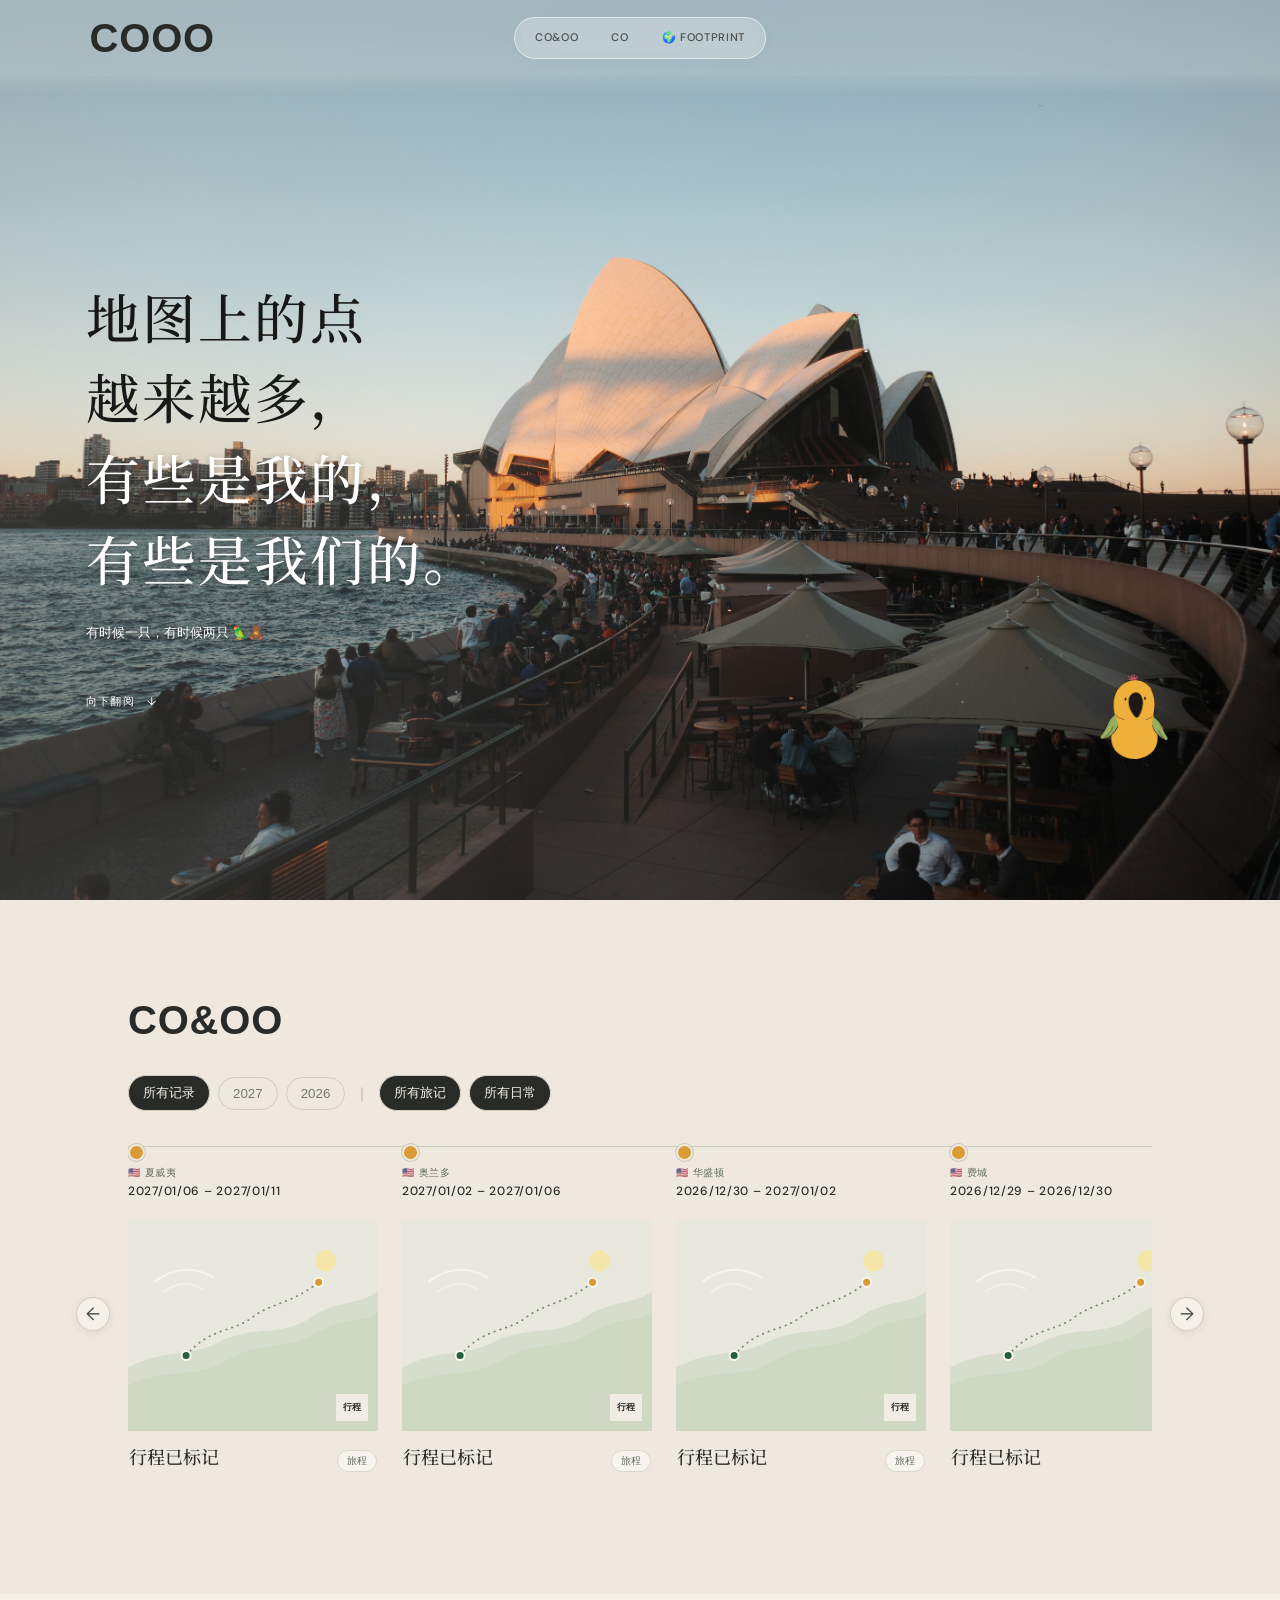
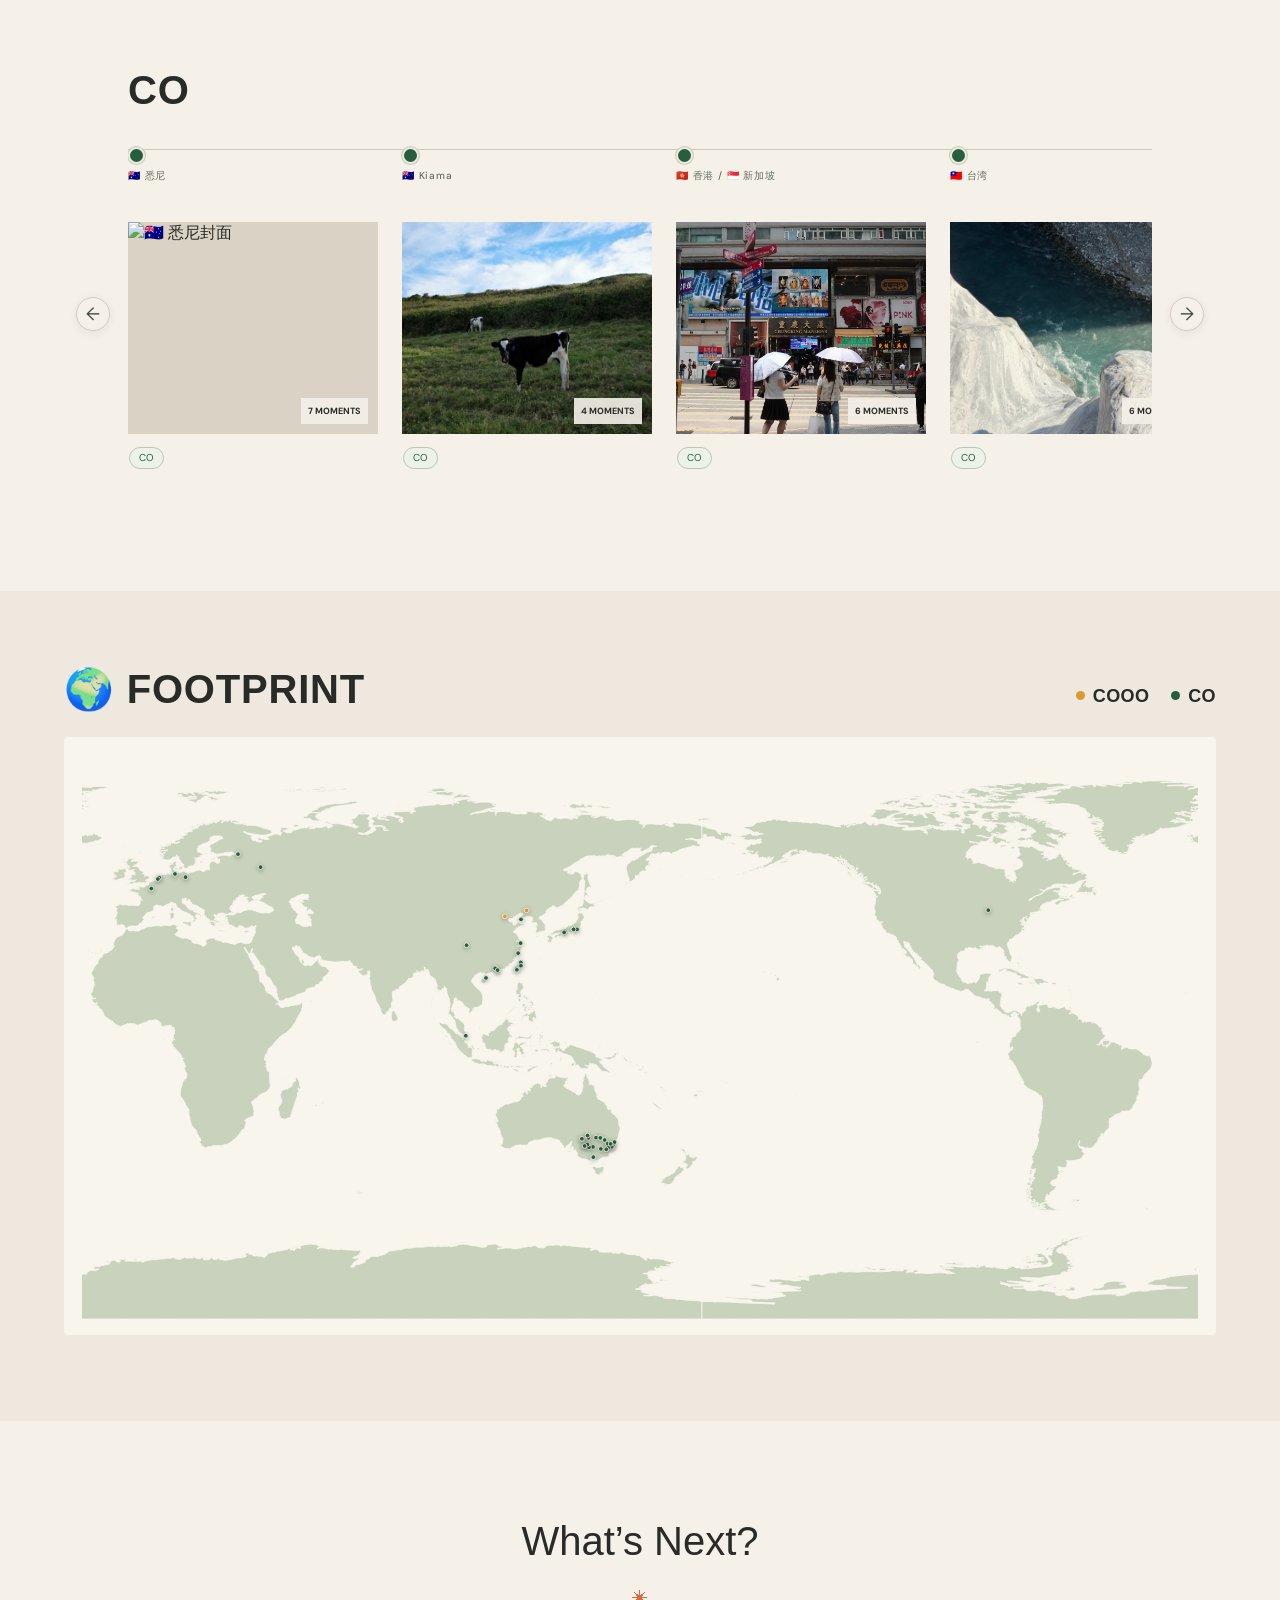
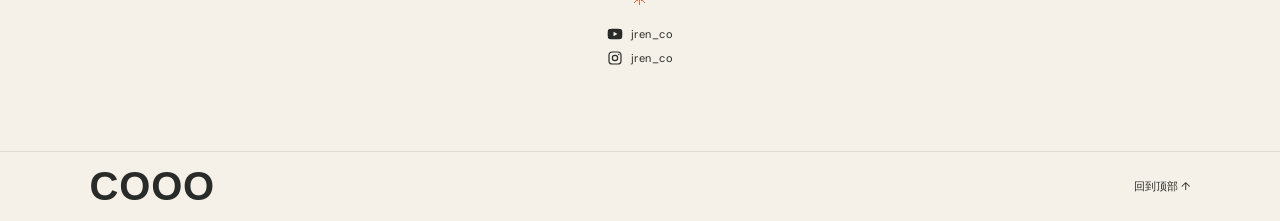
==== index.html @ d08e8027 "Initial website" ====
<!doctype html>
<html lang="zh-CN"><head><meta charset="utf-8"><meta name="viewport" content="width=device-width,initial-scale=1"><meta name="theme-color" content="#f5f0e8"><meta name="description" content="地图上的点越来越多，有些是我的，有些是我们的。"><title>COOO · 我们的旅行相册</title><link rel="stylesheet" href="style.css"></head><body class="home-page">
<header><a class="logo" href="#top">COOO</a><nav class="top-nav" aria-label="页面栏目"><a href="#trips">CO&amp;OO</a><a href="#solo-trips">CO</a><a href="#world-map-title">🌍 FOOTPRINT</a></nav></header>
<main id="top"><section class="hero"><div><h1>地图上的点<br>越来越多，<br><em>有些是我的，<br>有些是我们的。</em></h1><p>有时候一只，有时候两只 🦜🧸</p><a class="scroll" href="#trips">向下翻阅　↓</a></div><section class="nest-teaser" aria-label="彩蛋入口"><button class="nest-entry" id="nest-entry" type="button" aria-label="小鸟彩蛋入口。单击进入小窝。"><span class="nest-bird-disc"><img class="bird-rest" src="media/nest-bird-rest.png" alt="" aria-hidden="true"><img class="bird-wave" src="media/nest-bird-wave.png" alt="" aria-hidden="true"></span></button></section></section>
<section class="trips" id="trips"><div class="heading"><div><h2 class="collection-logo">CO&amp;OO</h2></div></div><nav id="filters"></nav><div class="journey-carousel"><div class="journey-scroll-controls" aria-label="COOO 卡片滚动控制"><button type="button" data-scroll="grid" data-direction="-1" aria-label="向左滚动">←</button><button type="button" data-scroll="grid" data-direction="1" aria-label="向右滚动">→</button></div><div class="grid journey-track" id="grid" aria-label="按年份筛选的共同旅程与日常"></div></div></section>
<section class="trips solo-trips" id="solo-trips"><div class="heading"><div><h2 class="collection-logo">CO</h2></div></div><div class="journey-carousel"><div class="journey-scroll-controls" aria-label="CO 卡片滚动控制"><button type="button" data-scroll="solo-grid" data-direction="-1" aria-label="向左滚动">←</button><button type="button" data-scroll="solo-grid" data-direction="1" aria-label="向右滚动">→</button></div><div class="grid journey-track" id="solo-grid" aria-label="一个人的旅程"></div></div></section>
<section class="world-map-section" aria-labelledby="world-map-title"><div class="world-map-heading"><h2 id="world-map-title">🌍 FOOTPRINT</h2><div class="map-legend" aria-label="地点图例"><span><i class="map-legend-dot map-legend-together"></i><b>COOO</b></span><span><i class="map-legend-dot map-legend-solo"></i><b>CO</b></span></div></div><div class="world-map-frame"><div class="map-canvas"><img class="world-map-art" src="media/world-map.svg" alt="" aria-hidden="true"><svg id="world-map" viewBox="0 0 1000 500" role="img" aria-label="世界地图与旅行地点"><g id="map-markers"></g></svg><div id="map-place-bubble" class="map-place-bubble" role="status" hidden></div></div><p class="map-empty" id="map-empty">你的旅行坐标会标在这里。</p></div></section>
<section class="end"><h2>What’s Next?</h2><span>✳</span><div class="social-links"><a class="social-link" href="https://www.youtube.com/@jren_co" target="_blank" rel="noopener noreferrer" aria-label="YouTube jren_co"><svg viewBox="0 0 24 24" aria-hidden="true"><path d="M22.54 6.42a2.78 2.78 0 0 0-1.95-1.97C18.87 4 12 4 12 4s-6.87 0-8.59.45a2.78 2.78 0 0 0-1.95 1.97A29 29 0 0 0 1 12a29 29 0 0 0 .46 5.58 2.78 2.78 0 0 0 1.95 1.97C5.13 20 12 20 12 20s6.87 0 8.59-.45a2.78 2.78 0 0 0 1.95-1.97A29 29 0 0 0 23 12a29 29 0 0 0-.46-5.58ZM9.75 15.5v-7l6 3.5-6 3.5Z"/></svg><span>jren_co</span></a><a class="social-link" href="https://www.instagram.com/jren_co/" target="_blank" rel="noopener noreferrer" aria-label="Instagram jren_co"><svg viewBox="0 0 24 24" aria-hidden="true"><rect x="3" y="3" width="18" height="18" rx="5"/><circle cx="12" cy="12" r="4"/><circle class="social-icon-dot" cx="17.5" cy="6.8" r="1"/></svg><span>jren_co</span></a></div></section></main>
<footer><a class="logo" href="#top">COOO</a><a href="#top">回到顶部 ↑</a></footer>
<dialog id="detail"><button class="close" aria-label="关闭">×</button><div id="detail-content"></div></dialog>
<dialog id="gate-dialog" class="gate-dialog" aria-labelledby="gate-title"><button class="gate-close" type="button" aria-label="关闭">×</button><section class="gate-card"><span class="gate-parrot" aria-hidden="true">🦜</span><h2 id="gate-title">小鸟叫什么？</h2><p class="gate-hint">小提示：换成拼音试试看。</p><form id="gate-form"><label class="visually-hidden" for="gate-answer">输入暗号</label><input id="gate-answer" name="answer" type="text" autocomplete="off" placeholder="输入暗号" required><button type="submit">开门</button></form><p id="gate-message" class="gate-message" aria-live="polite"></p></section></dialog>
<script src="https://cdn.jsdelivr.net/npm/@supabase/supabase-js@2"></script><script src="private-config.js"></script><script src="memories.js"></script><script src="app.js"></script><script src="nest-entry.js"></script><script src="gate.js"></script></body></html>
---- style.css ----
@import url('https://fonts.googleapis.com/css2?family=DM+Sans:wght@400;500;600&family=Noto+Serif+SC:wght@400;500;600&display=swap');:root{--paper:#f5f0e8;--ink:#282b27;--muted:#77776f;--orange:#d66b42;--sage:#a8ad90;--serif:'Noto Serif SC',serif;--sans:'DM Sans','Noto Sans SC',sans-serif}*{box-sizing:border-box}html{scroll-behavior:smooth}body{margin:0;background:var(--paper);color:var(--ink);font-family:var(--sans)}header,footer{height:76px;padding:0 7vw;display:flex;align-items:center;justify-content:space-between;border-bottom:1px solid #e1dbd1}header>a:last-child,footer>a:last-child{font-size:11px;color:var(--ink);text-decoration:none}.logo{font:700 40px/1 "Zuume Cut",Impact,"Arial Narrow",sans-serif;letter-spacing:.02em;color:var(--ink);text-decoration:none}.hero{min-height:660px;padding:8vh 10vw;display:grid;grid-template-columns:1fr 1fr;align-items:center;gap:6vw}.hero small,.heading small,.end small{font-size:10px;letter-spacing:.2em;color:var(--muted)}h1{font:500 clamp(36px,4.2vw,60px)/1.5 var(--serif);letter-spacing:.04em;margin:22px 0}em{font-style:normal;color:var(--orange)}.hero p{color:var(--muted);font-size:13px;line-height:2}.scroll{display:inline-block;margin-top:35px;text-decoration:none;color:var(--ink);font-size:11px;letter-spacing:.12em}.cover{height:min(490px,60vw);min-height:330px;position:relative;overflow:hidden;border-radius:50% 50% 2px 2px;background:radial-gradient(circle at 65% 36%,#f0d19c 0 12%,transparent 12.2%),linear-gradient(#d9b38b 0 45%,#819889 45% 68%,#536c60 68%)}.cover:before,.cover:after{content:'';position:absolute;border-radius:50%;width:125%;height:50%;left:-12%;background:#9da68a;top:54%;transform:rotate(-9deg)}.cover:after{top:70%;background:#536c60;transform:rotate(6deg)}.cover span{position:absolute;z-index:2;color:white;top:10%;left:10%;font-size:11px;line-height:1.8;letter-spacing:.2em}.trips{padding:100px 10vw;background:#eee8df}.heading{display:flex;justify-content:space-between;align-items:end}.heading h2{font:500 32px var(--serif);margin:14px 0 0}.heading p{text-align:right;font:12px/1.9 var(--serif)}nav{display:flex;gap:8px;margin:35px 0 24px;flex-wrap:wrap}nav button{border:1px solid #d4ccbf;background:transparent;border-radius:24px;padding:8px 14px;cursor:pointer;color:var(--muted)}nav button.active{background:var(--ink);color:var(--paper)}.grid{display:grid;grid-template-columns:repeat(3,1fr);gap:30px 20px}.card{cursor:pointer}.card img{width:100%;aspect-ratio:1.12;object-fit:cover;display:block;background:#d9d2c5;transition:transform .3s}.card:hover img{transform:scale(1.02)}.photo{overflow:hidden;position:relative}.photo b{position:absolute;right:10px;bottom:10px;background:#f5f0e8e8;padding:7px;font-size:9px}.meta{display:flex;justify-content:space-between;gap:10px;margin-top:13px}.meta strong{font:500 17px var(--serif)}.meta time,.place{font-size:10px;color:var(--muted)}.place{letter-spacing:.08em}.end{height:330px;display:flex;align-items:center;justify-content:center;flex-direction:column}.end h2{font:500 40px var(--serif);margin:14px}.end>span{color:var(--orange);margin-top:10px}footer{height:70px;border-top:1px solid #e1dbd1;border-bottom:0}footer small{color:var(--muted);font-size:9px;letter-spacing:.15em}dialog{border:0;padding:0;width:min(1100px,94vw);max-height:88vh;background:var(--paper);color:var(--ink);box-shadow:0 20px 80px #0005}#detail{overflow:auto}dialog::backdrop{background:#171b18bb;backdrop-filter:blur(3px)}.close{position:sticky;float:right;top:10px;margin:10px 12px -42px 0;z-index:3;width:32px;height:32px;border:0;border-radius:50%;font-size:22px;cursor:pointer}.detail-layout{display:grid;grid-template-columns:minmax(190px,.34fr) minmax(0,1fr);gap:28px;min-height:min(72vh,760px);padding:58px 28px 26px}.detail-copy{align-self:start;padding:22px 0 0 12px}.detail-copy h2{margin:0;color:var(--ink);font:500 26px/1.4 var(--serif)}.detail-date{display:block;margin-top:8px;color:var(--muted);font-size:11px}.detail-intro{min-height:115px;margin:20px 0 0;color:#65675e;font:13px/1.9 var(--serif);white-space:pre-wrap}.detail-viewer{display:grid;grid-template-columns:46px minmax(0,1fr) 46px;grid-template-rows:minmax(0,1fr) auto;align-items:center;gap:8px;height:min(72vh,760px);min-height:360px}.detail-stage{display:grid;place-items:center;min-width:0;min-height:0;width:100%;height:100%;overflow:hidden;touch-action:pan-y pinch-zoom;user-select:none;-webkit-user-select:none}.detail-stage img,.detail-stage video{display:block;-webkit-user-drag:none;max-width:100%;max-height:calc(min(72vh,760px) - 46px);width:auto;height:auto;object-fit:contain;background:transparent}.gallery-arrow{display:grid;place-items:center;width:38px;height:38px;border:1px solid #d4ccbf;border-radius:50%;background:#f5f0e8;color:#454f44;font:20px/1 var(--sans);cursor:pointer;transition:background .18s ease,color .18s ease,border-color .18s ease}.gallery-arrow:hover:not(:disabled){border-color:#454f44;background:#454f44;color:#f5f0e8}.gallery-arrow:disabled{opacity:.35;cursor:default}.detail-count{grid-column:2;color:var(--muted);font:11px/1.4 var(--sans);letter-spacing:.08em;text-align:center}.detail-empty{color:var(--muted);font:13px/1.8 var(--serif)}@media(max-width:700px){header,footer{height:62px;padding:0 6vw}.hero{min-height:0;padding:65px 8vw;grid-template-columns:1fr;gap:30px}.hero h1{font-size:36px}.cover{height:100vw;min-height:0;max-height:430px;width:100%}.trips{padding:70px 8vw}.heading h2{font-size:25px}.heading p{font-size:10px}.grid{grid-template-columns:repeat(2,1fr);gap:24px 12px}.meta{display:block}.meta strong{font-size:14px}.meta time{display:block;margin-top:6px}.detail-layout{grid-template-columns:minmax(150px,.38fr) minmax(0,1fr);gap:14px;min-height:64vh;padding:50px 16px 18px}.detail-copy{padding:10px 0 0 4px}.detail-copy h2{font-size:21px}.detail-intro{min-height:90px;margin-top:14px;font-size:12px}.detail-viewer{grid-template-columns:34px minmax(0,1fr) 34px;height:64vh;min-height:290px;gap:4px}.gallery-arrow{width:32px;height:32px;font-size:17px}.detail-stage img,.detail-stage video{max-height:calc(64vh - 48px)}footer small{display:none}.end{height:270px}.end h2{font-size:32px}}@media(max-width:520px){.detail-layout{grid-template-columns:1fr;gap:0;padding:48px 14px 14px;min-height:0}.detail-copy{padding:8px 4px 0}.detail-copy h2{font-size:20px}.detail-intro{min-height:46px;margin-top:8px}.detail-viewer{height:60vh;min-height:260px;grid-template-columns:34px minmax(0,1fr) 34px}.detail-stage img,.detail-stage video{max-height:calc(60vh - 48px)}}@media(max-width:390px){.grid{grid-template-columns:1fr}}

.nest-teaser{margin:0;padding:58px 10vw;background:#dce0d2;display:flex;justify-content:space-between;align-items:center}.nest-teaser small{font-size:10px;letter-spacing:.2em;color:#73776c}.nest-teaser h2{font:500 30px var(--serif);margin:10px 0}.nest-teaser p{font-size:12px;color:#666b60}.nest-teaser>a{border:1px solid #596454;border-radius:30px;padding:13px 20px;color:#343a33;text-decoration:none;font-size:12px}.nest-teaser>a span{padding-left:20px;color:var(--orange)}@media(max-width:700px){.nest-teaser{padding:38px 8vw;gap:15px}.nest-teaser h2{font-size:25px}.nest-teaser>a{padding:11px 14px;white-space:nowrap}}
/* 小窝入口：清爽的浅黄 + 浅绿，玩偶图片收到后替换占位内容 */
.nest-teaser{background:var(--paper);color:var(--ink);font-family:var(--sans)}
.nest-teaser small{color:#72846b}
.nest-teaser h2{font:500 30px var(--sans);letter-spacing:.04em}
.nest-teaser p{color:#687568}
.nest-teaser>a{background:transparent;border-color:transparent;color:var(--ink);font-family:var(--sans);transition:transform .2s,background .2s}
.nest-teaser>a:hover{background:transparent;transform:translateY(-2px)}
.nest-teaser>a span{color:#78936b}

/* Hidden parrot easter-egg entrance */
.nest-teaser{min-height:220px;padding:30px 8vw;display:grid;place-items:center;background:var(--paper)}
.nest-entry{padding:0;border:0;background:transparent;cursor:pointer;border-radius:50%;-webkit-tap-highlight-color:transparent}
.nest-bird-disc{width:142px;height:142px;border-radius:50%;background:transparent;display:grid;place-items:center;position:relative;transition:transform .28s ease,box-shadow .28s ease}
.nest-bird-disc img{position:absolute;width:112px;height:148px;object-fit:contain;transition:opacity .18s ease,transform .22s ease}
.nest-bird-disc .bird-rest{opacity:1}.nest-bird-disc .bird-wave{opacity:0}
.nest-entry:hover .nest-bird-disc,.nest-entry:focus-visible .nest-bird-disc{transform:translateY(-3px) rotate(-2deg);box-shadow:0 8px 22px #536b3e33}
.nest-entry:hover .bird-rest,.nest-entry:focus-visible .bird-rest{opacity:0;transform:scale(.96)}
.nest-entry:hover .bird-wave,.nest-entry:focus-visible .bird-wave{opacity:1;transform:scale(1.02)}
.nest-entry:focus-visible{outline:3px solid #536b3e;outline-offset:6px}
.nest-entry.opening .nest-bird-disc{animation:bird-open .62s ease-in-out}
@keyframes bird-open{0%{transform:scale(1)}35%{transform:scale(1.13) rotate(5deg)}65%{transform:scale(.96) rotate(-4deg)}100%{transform:scale(1)}}
@media(max-width:700px){.nest-teaser{min-height:185px;padding:24px}.nest-bird-disc{width:126px;height:126px}.nest-bird-disc img{width:100px;height:132px}}
@media(prefers-reduced-motion:reduce){.nest-bird-disc,.nest-bird-disc img{transition:none}.nest-entry.opening .nest-bird-disc{animation:none}}

/* Secret-passphrase popup palette */
:root{--secret-green:#B8CC9F;--secret-yellow:#F4E6A2}
/* 暗号登录弹窗：所选奶油黄 + 鼠尾草绿，仅用于这张弹窗 */
.gate-dialog{width:min(420px,88vw);max-width:420px;max-height:min(500px,70vh);padding:0;border:0;border-radius:22px;background:var(--secret-yellow);color:#394534;box-shadow:0 24px 90px #222a1c55;overflow:auto}
.gate-dialog::backdrop{background:#22281fb3;backdrop-filter:blur(3px)}
.gate-card{padding:32px 30px 26px;text-align:center;position:relative}
.gate-close{position:absolute;right:12px;top:12px;z-index:5;pointer-events:auto;width:32px;height:32px;border:0;border-radius:50%;background:#fff9df;color:#455540;font-size:21px;cursor:pointer}
.gate-parrot{display:grid;place-items:center;width:48px;height:48px;border-radius:50%;margin:0 auto 14px;background:var(--secret-green);font-size:24px}
.gate-eyebrow{margin:0;color:#65775c;font-size:9px;letter-spacing:.2em}
.gate-card h2{font:500 23px var(--sans);margin:22px 0 8px;color:#394534}
.gate-hint{margin:0 0 18px;color:#68765e;font-size:11px;letter-spacing:.04em}
#gate-form{display:grid;grid-template-columns:1fr auto;gap:8px}
#gate-answer{min-width:0;border:1px solid #9db388;border-radius:9px;background:#fffdf2;padding:12px 13px;font:14px var(--sans);color:#394534}
#gate-answer:focus{outline:2px solid #78936b;outline-offset:1px}
#gate-form button{border:0;border-radius:9px;background:var(--secret-green);color:#344137;padding:0 17px;font:500 12px var(--sans);cursor:pointer}
#gate-form button:hover{background:#a8bf8d}#gate-form button:disabled{opacity:.55;cursor:wait}
.gate-message{min-height:0;margin:10px 0 0;color:#68765e;font-size:11px;line-height:1.7}
.visually-hidden{position:absolute;width:1px;height:1px;padding:0;margin:-1px;overflow:hidden;clip:rect(0,0,0,0);white-space:nowrap;border:0}
@media(max-width:600px){.gate-dialog{width:88vw;max-height:70vh}.gate-card{padding:28px 20px 20px}.gate-card h2{font-size:20px}}

/* Homepage hero photo background */
.hero{position:relative;min-height:100svh;grid-template-columns:minmax(0,1fr) minmax(0,1fr);background-image:linear-gradient(90deg,rgba(245,240,232,.17) 0%,rgba(245,240,232,.13) 34%,rgba(245,240,232,.06) 62%,rgba(245,240,232,0) 100%),url("media/home-background.JPG");background-size:cover;background-position:center 56%;}
@media(max-width:700px){.hero{min-height:100svh;background-image:linear-gradient(90deg,rgba(245,240,232,.17) 0%,rgba(245,240,232,.13) 34%,rgba(245,240,232,.06) 62%,rgba(245,240,232,0) 100%),url("media/home-background.JPG");background-position:58% center;}}

/* Hero contrast requested by the user */
.hero small{color:#171916}
.hero h1{color:#171916}
.hero h1 em{color:#fff;text-shadow:0 1px 7px rgba(0,0,0,.28)}
.hero p,.hero .scroll{color:#fff;text-shadow:0 1px 7px rgba(0,0,0,.38)}
.hero>div:first-child{transform:translateX(clamp(-48px,-3.3vw,-20px)) translateY(32px)}

.home-page>header{position:absolute;top:0;left:0;right:0;z-index:10;background:rgba(245,240,232,.38);backdrop-filter:blur(5px);border-bottom:0}
.home-page>header::after{content:"";position:absolute;top:100%;left:0;right:0;height:22px;pointer-events:none;background:linear-gradient(to bottom,rgba(245,240,232,.32),rgba(245,240,232,0))}
.home-page>header>a:last-child{color:#fff;text-shadow:0 1px 6px rgba(0,0,0,.5)}

/* 独自出发的旅程合集 */
.solo-trips{background:#f5f0e8;padding-top:76px}.solo-trips .heading{padding-bottom:0;border-bottom:0;margin-bottom:28px}.empty-collection{grid-column:1/-1;margin:0;padding:28px 0;color:var(--muted);font:13px/1.9 var(--serif)}

.collection-logo{font:700 40px/1 "Zuume Cut",Impact,"Arial Narrow",sans-serif!important;letter-spacing:.02em;margin:0!important;color:var(--ink)}@media(max-width:700px){.collection-logo{font-size:34px!important}}

.end h2{font-family:Helvetica,Arial,sans-serif}

/* 首页小鸟彩蛋：贴在歌剧院背景图右下角 */
.home-page .hero .nest-teaser{position:absolute;right:22%;bottom:20%;transform:translate(188px,56px);z-index:3;min-height:0;padding:0;display:block;background:transparent}
.home-page .hero .nest-entry{display:block}
.home-page .hero .nest-bird-disc{width:112px;height:112px;box-shadow:none}
.home-page .hero .nest-bird-disc img{width:88px;height:116px}
.home-page .hero .nest-entry:hover .nest-bird-disc,.home-page .hero .nest-entry:focus-visible .nest-bird-disc{box-shadow:0 8px 22px #536b3e33}
@media(max-width:700px){.home-page .hero .nest-teaser{right:8%;bottom:14%;transform:translate(-32px,-16px)}.home-page .hero .nest-bird-disc{width:96px;height:96px}.home-page .hero .nest-bird-disc img{width:76px;height:102px}}

/* 世界地图：位于个人旅程与页尾之间 */
.world-map-section{padding:78px 5vw 86px;background:#eee8df}.world-map-heading{display:flex;align-items:end;justify-content:space-between;margin-bottom:28px}.world-map-heading h2{font:500 30px var(--serif);margin:0}.world-map-heading p{margin:0;color:var(--muted);font:12px/1.8 var(--serif)}.world-map-frame{position:relative;max-width:1500px;margin:auto;padding:24px 18px 16px;border-radius:4px;background:#f8f5ed}.map-canvas{position:relative;width:100%;aspect-ratio:2/1}.map-canvas .world-map-art,.map-canvas #world-map{position:absolute;inset:0;display:block;width:100%;height:100%}.map-canvas #world-map{overflow:visible}.world-map-heading h2{font:700 40px/1 "Zuume Cut",Impact,"Arial Narrow",sans-serif;letter-spacing:.02em}.map-marker{cursor:pointer;outline:none}.map-marker-hit{fill:transparent;stroke:none;pointer-events:all}.map-marker.is-solo .map-dot{fill:#275F3E}.map-marker.is-together .map-dot{fill:#db9b34}.map-dot{fill:#275F3E;stroke:#f8f5ed;stroke-width:.7;filter:drop-shadow(0 1px 2px #29302666);transform-box:fill-box;transform-origin:center;transition:transform .16s ease}.map-marker:hover .map-dot,.map-marker:focus-visible .map-dot{transform:scale(1.5)}.map-place-bubble{position:absolute;z-index:3;transform:translate(-50%,calc(-100% - 12px));max-width:min(220px,70vw);padding:9px 14px;border:1px solid #dce3d7;border-radius:16px 16px 16px 5px;background:#fffef9;color:#294735;font:500 13px/1.2 var(--sans);white-space:nowrap;box-shadow:0 6px 20px #26332426;pointer-events:none}.map-place-bubble:after{content:"";position:absolute;left:calc(50% - 5px);bottom:-5px;width:9px;height:9px;background:#fffef9;border-right:1px solid #dce3d7;border-bottom:1px solid #dce3d7;transform:rotate(45deg)}.map-empty{margin:8px 0 0;text-align:center;color:var(--muted);font-size:11px}.map-empty[hidden]{display:none}@media(max-width:700px){.world-map-section{padding:58px 7vw 64px}.world-map-heading{align-items:start;gap:16px}.world-map-heading h2{font-size:25px}.world-map-heading p{text-align:right;font-size:10px}.world-map-frame{padding:18px 10px 12px}.world-map-heading h2{font-size:34px}.map-marker text{font-size:16px}}

/* Footprint 地图颜色图例，沿用 COOO 字体 */
.map-legend{display:flex;align-items:center;gap:22px;padding-bottom:4px}.map-legend span{display:inline-flex;align-items:center;gap:8px}.map-legend b{font:700 18px/1 "Zuume Cut",Impact,"Arial Narrow",sans-serif;letter-spacing:.02em;color:var(--ink)}.map-legend-dot{width:9px;height:9px;border-radius:50%;display:inline-block}.map-legend-together{background:#db9b34}.map-legend-solo{background:#275F3E}@media(max-width:700px){.world-map-heading{flex-wrap:wrap}.map-legend{gap:14px}.map-legend b{font-size:16px}.map-legend-dot{width:8px;height:8px}}

/* CO&OO：由新到旧横向展开，每张卡片代表一趟旅程 */
.journey-carousel{position:relative}.journey-scroll-controls{position:absolute;z-index:2;top:50%;left:-52px;right:-52px;display:flex;justify-content:space-between;gap:7px;transform:translateY(-50%);pointer-events:none}.journey-scroll-controls button{display:grid;place-items:center;width:34px;height:34px;border:1px solid #d4ccbf;border-radius:50%;background:#f5f0e8;color:#454f44;font:18px/1 var(--sans);cursor:pointer;pointer-events:auto;box-shadow:0 2px 8px #282b2714;transition:background .18s ease,color .18s ease,border-color .18s ease}.journey-scroll-controls button:hover:not(:disabled){border-color:#454f44;background:#454f44;color:#f5f0e8}.journey-scroll-controls button:disabled{opacity:.38;cursor:default}
.journey-track{position:relative;display:grid;grid-auto-flow:column;grid-auto-columns:minmax(250px,31vw);grid-template-columns:none;gap:24px;overflow-x:auto;overscroll-behavior-x:contain;padding:4px 4px 22px;scroll-snap-type:x mandatory;scrollbar-color:#b8bca9 transparent;scrollbar-width:thin}
.journey-track::before{content:"";position:absolute;top:11px;left:4px;right:auto;width:calc(100% + var(--timeline-overflow,0px));height:1px;background:#c9cbbb}
.journey-card{position:relative;min-width:0;padding-top:27px;scroll-snap-align:start}
.journey-card::before{content:"";position:absolute;z-index:1;top:5px;left:0;width:13px;height:13px;border:2px solid #eee8df;border-radius:50%;background:#db9b34;box-shadow:0 0 0 1px #c9cbbb}
.journey-card.is-solo::before{background:#275f3e}
.journey-stamp{display:flex;flex-direction:column;gap:5px;min-height:43px;margin-bottom:10px}
.journey-stamp span{overflow:hidden;color:#64705f;font:500 10px/1.4 var(--sans);letter-spacing:.08em;text-overflow:ellipsis;white-space:nowrap}
.journey-stamp time{color:#282b27;font:500 12px/1 var(--sans);letter-spacing:.06em}
.journey-card .photo{aspect-ratio:1.18;background:#dedbcf}
.journey-card .photo img{height:100%;aspect-ratio:1.18;object-fit:cover}
.journey-copy{padding:13px 1px 0}
.journey-copy h3{margin:0;color:#282b27;font:500 18px/1.4 var(--serif)}
.journey-copy p{margin:5px 0 0;color:#77776f;font:11px/1.6 var(--serif)}
.journey-card:hover::before{background:#275f3e;transform:scale(1.16)}
@media(max-width:700px){.journey-track{grid-auto-columns:minmax(230px,78vw);gap:18px;padding-bottom:18px}.journey-card .photo,.journey-card .photo img{aspect-ratio:1.08}.journey-copy h3{font-size:16px}}
@media(max-width:700px){.journey-scroll-controls{left:-8vw;right:-8vw}.journey-scroll-controls button{width:30px;height:30px;font-size:16px}}


/* 同一条 CO&OO 时间轴中的日常/旅程标记 */
.journey-copy{display:flex;align-items:baseline;justify-content:space-between;gap:10px}
.journey-kind{flex:0 0 auto;border:1px solid #d8d8cb;border-radius:999px;padding:4px 9px;color:#65715f;background:#f7f4ed;font:10px/1.2 var(--sans)}
.journey-card.is-daily .journey-kind{border-color:#e1d2a5;background:#f4ecd0;color:#76632d}
.journey-card.is-solo .journey-kind{border-color:#b8c9b5;background:#edf2e9;color:#275f3e}

/* 年份筛选与旅记/日常筛选分组 */
#filters{align-items:center;column-gap:10px;row-gap:9px}
.trip-filter-group{display:flex;align-items:center;gap:8px;flex-wrap:wrap}
.trip-filter-divider{color:#aaa99c;font-size:14px;line-height:1}
@media(max-width:700px){#filters{column-gap:8px}.trip-filter-group{gap:6px}}

/* 顶部胶囊式栏目导航 */
.home-page>header{position:absolute;top:0;left:0;right:0;z-index:20;margin-bottom:0;border-bottom:0;background:rgba(245,240,232,.2);backdrop-filter:blur(12px);-webkit-backdrop-filter:blur(12px)}.home-page>header::after{height:18px;background:linear-gradient(to bottom,rgba(245,240,232,.16),rgba(245,240,232,0))}
.top-nav{position:absolute;left:50%;transform:translateX(-50%);display:flex;align-items:center;flex-wrap:nowrap;gap:3px;margin:0;padding:5px;border:1px solid rgba(255,255,255,.58);border-radius:999px;background:rgba(255,255,255,.18);backdrop-filter:blur(16px);-webkit-backdrop-filter:blur(16px);box-shadow:0 2px 12px #282b2708}
.top-nav a{position:relative;z-index:1;display:block;padding:8px 15px;border-radius:999px;color:#454940;font:500 11px/1.2 var(--sans);letter-spacing:.06em;text-decoration:none;white-space:nowrap;transform:scale(1);transition:transform .42s cubic-bezier(.2,1.65,.45,1),background .22s ease,color .22s ease,box-shadow .22s ease}
.top-nav a:hover,.top-nav a:focus-visible{transform:scale(1.12,1.08);background:rgba(255,255,255,.86);color:#343a33;box-shadow:0 3px 12px rgba(40,43,39,.13);outline:none}.top-nav a:active{transform:scale(.96)}@media(prefers-reduced-motion:reduce){.top-nav a{transition:none}}
@media(max-width:700px){.top-nav{position:static;transform:none;margin-left:auto;gap:0;padding:3px}.top-nav a{padding:7px 7px;font-size:9px;letter-spacing:0}.home-page>header .logo{font-size:34px}}
@media(max-width:380px){.top-nav a{padding:6px 5px;font-size:8px}.home-page>header .logo{font-size:30px}}
.social-links{display:grid;justify-items:center;gap:8px;margin-top:17px}
.social-link{display:inline-flex;align-items:center;gap:8px;color:var(--ink);font:11px/1.4 var(--sans);letter-spacing:.04em;text-decoration:none;transition:opacity .18s ease,transform .22s ease}
.social-link:hover{opacity:.7;transform:translateY(-1px)}
.social-link svg{width:16px;height:16px;fill:currentColor;flex:0 0 auto}
.social-link:nth-child(2) svg{fill:none;stroke:currentColor;stroke-width:1.8}
.social-link:nth-child(2) .social-icon-dot{fill:currentColor;stroke:none}
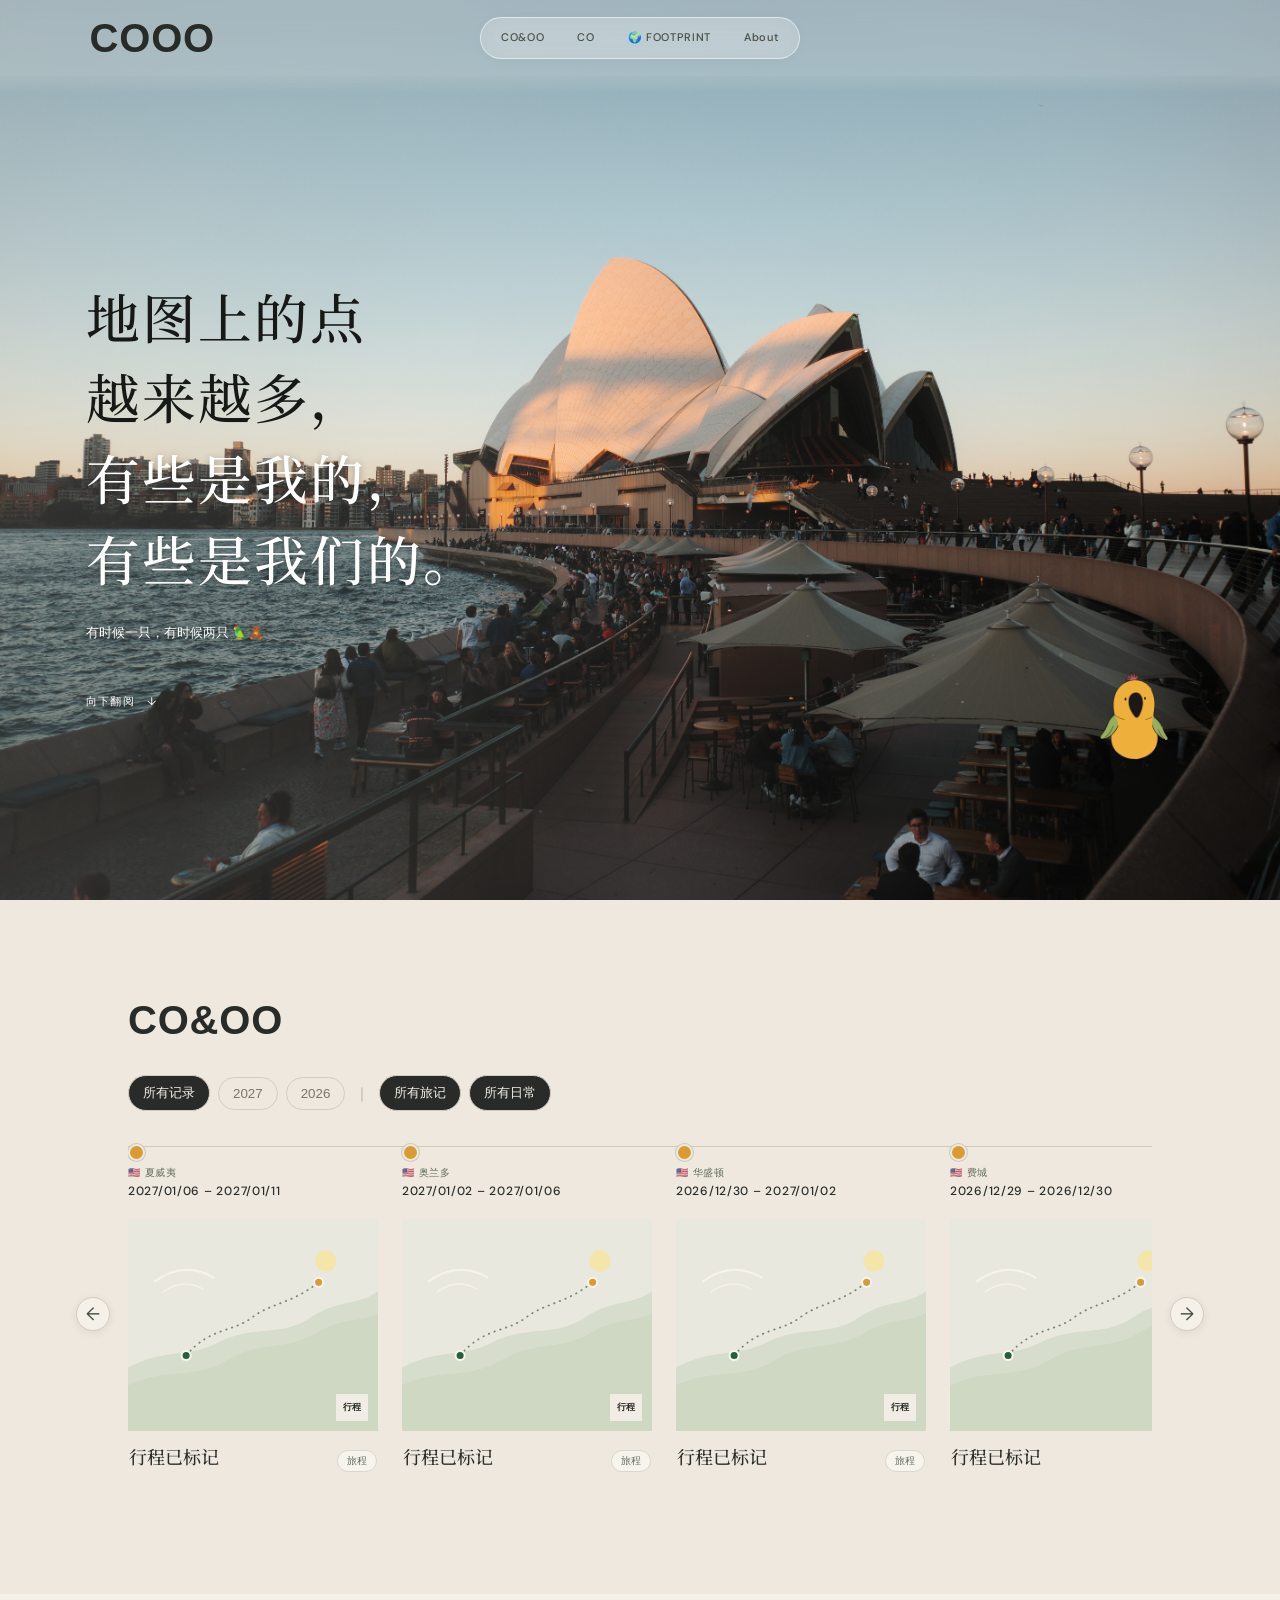
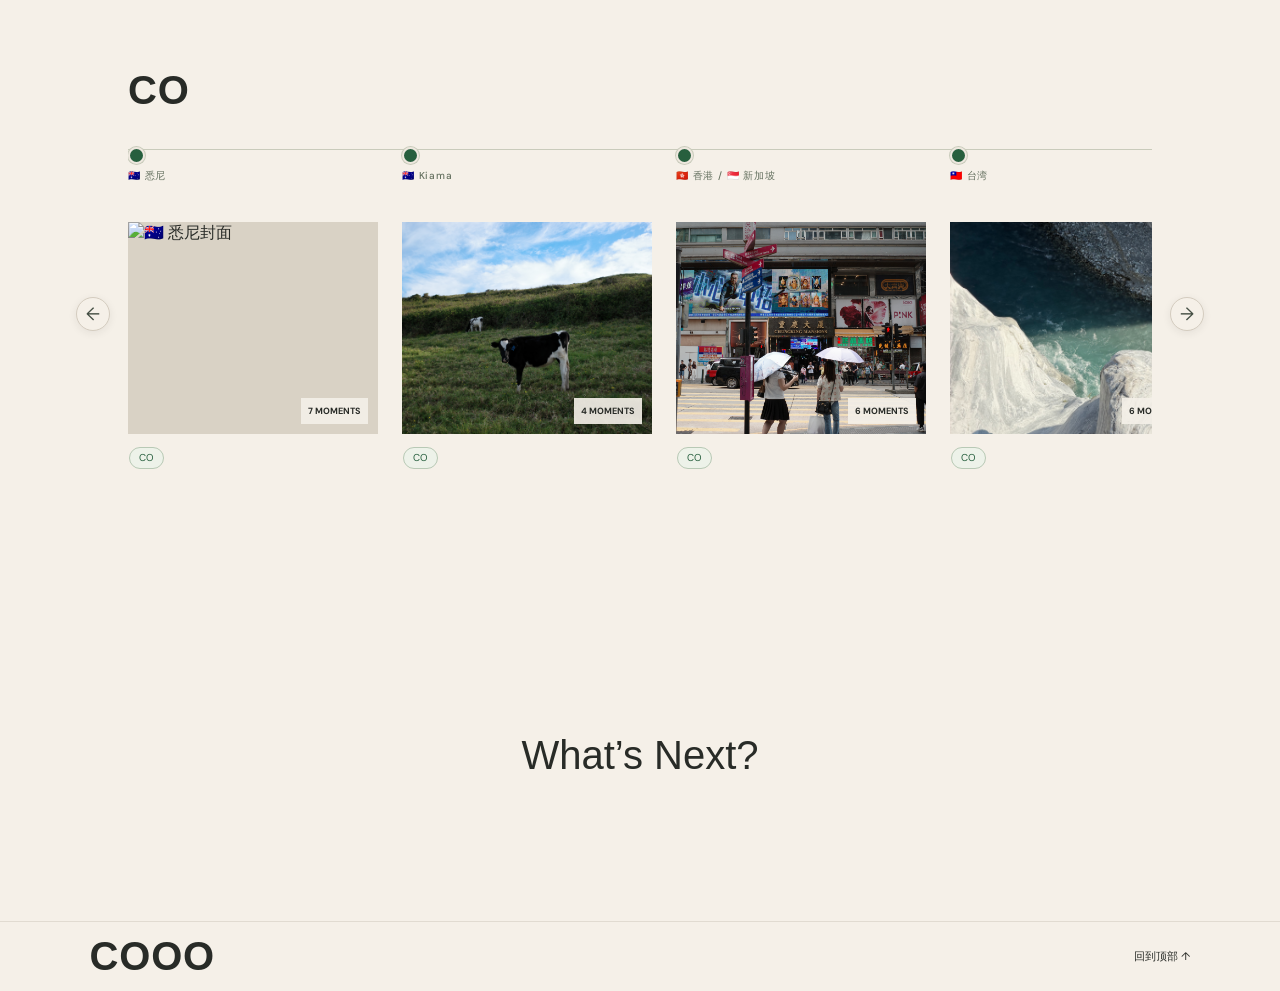
==== commit fb428ee2: "Update COOO travel site" ====
--- a/index.html
+++ b/index.html
@@ -1,11 +1,11 @@
 <!doctype html>
 <html lang="zh-CN"><head><meta charset="utf-8"><meta name="viewport" content="width=device-width,initial-scale=1"><meta name="theme-color" content="#f5f0e8"><meta name="description" content="地图上的点越来越多，有些是我的，有些是我们的。"><title>COOO · 我们的旅行相册</title><link rel="stylesheet" href="style.css"></head><body class="home-page">
-<header><a class="logo" href="#top">COOO</a><nav class="top-nav" aria-label="页面栏目"><a href="#trips">CO&amp;OO</a><a href="#solo-trips">CO</a><a href="#world-map-title">🌍 FOOTPRINT</a></nav></header>
+<header><a class="logo" href="#top">COOO</a><nav class="top-nav" aria-label="页面栏目"><a href="#trips">CO&amp;OO</a><a href="#solo-trips">CO</a><a href="footprint.html">🌍 FOOTPRINT</a><a href="about.html">About</a></nav></header>
 <main id="top"><section class="hero"><div><h1>地图上的点<br>越来越多，<br><em>有些是我的，<br>有些是我们的。</em></h1><p>有时候一只，有时候两只 🦜🧸</p><a class="scroll" href="#trips">向下翻阅　↓</a></div><section class="nest-teaser" aria-label="彩蛋入口"><button class="nest-entry" id="nest-entry" type="button" aria-label="小鸟彩蛋入口。单击进入小窝。"><span class="nest-bird-disc"><img class="bird-rest" src="media/nest-bird-rest.png" alt="" aria-hidden="true"><img class="bird-wave" src="media/nest-bird-wave.png" alt="" aria-hidden="true"></span></button></section></section>
 <section class="trips" id="trips"><div class="heading"><div><h2 class="collection-logo">CO&amp;OO</h2></div></div><nav id="filters"></nav><div class="journey-carousel"><div class="journey-scroll-controls" aria-label="COOO 卡片滚动控制"><button type="button" data-scroll="grid" data-direction="-1" aria-label="向左滚动">←</button><button type="button" data-scroll="grid" data-direction="1" aria-label="向右滚动">→</button></div><div class="grid journey-track" id="grid" aria-label="按年份筛选的共同旅程与日常"></div></div></section>
 <section class="trips solo-trips" id="solo-trips"><div class="heading"><div><h2 class="collection-logo">CO</h2></div></div><div class="journey-carousel"><div class="journey-scroll-controls" aria-label="CO 卡片滚动控制"><button type="button" data-scroll="solo-grid" data-direction="-1" aria-label="向左滚动">←</button><button type="button" data-scroll="solo-grid" data-direction="1" aria-label="向右滚动">→</button></div><div class="grid journey-track" id="solo-grid" aria-label="一个人的旅程"></div></div></section>
-<section class="world-map-section" aria-labelledby="world-map-title"><div class="world-map-heading"><h2 id="world-map-title">🌍 FOOTPRINT</h2><div class="map-legend" aria-label="地点图例"><span><i class="map-legend-dot map-legend-together"></i><b>COOO</b></span><span><i class="map-legend-dot map-legend-solo"></i><b>CO</b></span></div></div><div class="world-map-frame"><div class="map-canvas"><img class="world-map-art" src="media/world-map.svg" alt="" aria-hidden="true"><svg id="world-map" viewBox="0 0 1000 500" role="img" aria-label="世界地图与旅行地点"><g id="map-markers"></g></svg><div id="map-place-bubble" class="map-place-bubble" role="status" hidden></div></div><p class="map-empty" id="map-empty">你的旅行坐标会标在这里。</p></div></section>
-<section class="end"><h2>What’s Next?</h2><span>✳</span><div class="social-links"><a class="social-link" href="https://www.youtube.com/@jren_co" target="_blank" rel="noopener noreferrer" aria-label="YouTube jren_co"><svg viewBox="0 0 24 24" aria-hidden="true"><path d="M22.54 6.42a2.78 2.78 0 0 0-1.95-1.97C18.87 4 12 4 12 4s-6.87 0-8.59.45a2.78 2.78 0 0 0-1.95 1.97A29 29 0 0 0 1 12a29 29 0 0 0 .46 5.58 2.78 2.78 0 0 0 1.95 1.97C5.13 20 12 20 12 20s6.87 0 8.59-.45a2.78 2.78 0 0 0 1.95-1.97A29 29 0 0 0 23 12a29 29 0 0 0-.46-5.58ZM9.75 15.5v-7l6 3.5-6 3.5Z"/></svg><span>jren_co</span></a><a class="social-link" href="https://www.instagram.com/jren_co/" target="_blank" rel="noopener noreferrer" aria-label="Instagram jren_co"><svg viewBox="0 0 24 24" aria-hidden="true"><rect x="3" y="3" width="18" height="18" rx="5"/><circle cx="12" cy="12" r="4"/><circle class="social-icon-dot" cx="17.5" cy="6.8" r="1"/></svg><span>jren_co</span></a></div></section></main>
+
+<section class="end"><h2>What’s Next?</h2></section></main>
 <footer><a class="logo" href="#top">COOO</a><a href="#top">回到顶部 ↑</a></footer>
 <dialog id="detail"><button class="close" aria-label="关闭">×</button><div id="detail-content"></div></dialog>
 <dialog id="gate-dialog" class="gate-dialog" aria-labelledby="gate-title"><button class="gate-close" type="button" aria-label="关闭">×</button><section class="gate-card"><span class="gate-parrot" aria-hidden="true">🦜</span><h2 id="gate-title">小鸟叫什么？</h2><p class="gate-hint">小提示：换成拼音试试看。</p><form id="gate-form"><label class="visually-hidden" for="gate-answer">输入暗号</label><input id="gate-answer" name="answer" type="text" autocomplete="off" placeholder="输入暗号" required><button type="submit">开门</button></form><p id="gate-message" class="gate-message" aria-live="polite"></p></section></dialog>
--- a/style.css
+++ b/style.css
@@ -126,3 +126,54 @@
 .social-link svg{width:16px;height:16px;fill:currentColor;flex:0 0 auto}
 .social-link:nth-child(2) svg{fill:none;stroke:currentColor;stroke-width:1.8}
 .social-link:nth-child(2) .social-icon-dot{fill:currentColor;stroke:none}
+
+/* 独立 About 页面：留白供之后补充内容 */
+.about-page{min-height:100vh;display:flex;flex-direction:column;background:var(--paper)}
+.about-page>header{position:relative;flex:0 0 auto;background:rgba(245,240,232,.52);backdrop-filter:blur(10px);-webkit-backdrop-filter:blur(10px);border-bottom:1px solid #e1dbd1}
+.about-main{flex:1;width:min(1200px,100%);margin:0 auto;padding:clamp(90px,14vh,170px) 8vw 100px}
+.about-main h1{margin:0;color:var(--ink);font:500 clamp(38px,5vw,56px)/1.2 Helvetica,Arial,sans-serif;letter-spacing:.01em}
+.top-nav a[aria-current="page"]{background:rgba(255,255,255,.42)}
+.about-intro{max-width:660px;margin:34px 0 0;color:#565951;font:16px/2.1 var(--serif)}
+.about-social-links{display:grid;justify-items:start;gap:11px;margin-top:38px}
+.about-social-links .social-link{font-size:13px}
+.about-youtube-note{margin:-4px 0 6px 24px;color:var(--muted);font:12px/1.8 var(--serif)}
+.about-social-links .instagram-social svg{fill:none;stroke:currentColor;stroke-width:1.8}
+.about-social-links .instagram-social .social-icon-dot{fill:currentColor;stroke:none}
+
+/* 独立 FOOTPRINT 页面与可触控地图 */
+.footprint-page{min-height:100vh;display:flex;flex-direction:column;background:var(--paper)}
+.footprint-page>header{position:relative;z-index:5;flex:0 0 auto;background:rgba(245,240,232,.52);backdrop-filter:blur(10px);-webkit-backdrop-filter:blur(10px);border-bottom:1px solid #e1dbd1}
+.footprint-page>main{flex:1}
+.footprint-page .world-map-section{min-height:calc(100vh - 100px);padding:clamp(36px,6vh,72px) 5vw 64px;background:#eee8df}
+.footprint-page .world-map-heading{max-width:1800px;margin:0 auto 10px;align-items:center}
+.footprint-page .world-map-heading h1{margin:0;font:700 clamp(34px,4vw,54px)/1 "Zuume Cut",Impact,"Arial Narrow",sans-serif;letter-spacing:.02em;color:var(--ink)}
+.map-gesture-hint{max-width:1800px;margin:0 auto 16px;color:var(--muted);font:12px/1.7 var(--sans)}
+.footprint-page .world-map-frame{max-width:1800px;padding:18px;background:#f8f5ed}
+.footprint-page .map-canvas{overflow:hidden;aspect-ratio:2/1;border-radius:2px;background:#dfe4df}
+.map-viewport{position:absolute;inset:0;overflow:hidden;touch-action:none;cursor:grab;user-select:none;-webkit-user-select:none;outline:none}
+.map-viewport:focus-visible{box-shadow:inset 0 0 0 2px #275f3e}
+.map-viewport.is-dragging{cursor:grabbing}
+.map-world{position:absolute;top:0;left:0;aspect-ratio:2/1}
+.map-world .world-map-art{position:absolute;inset:0;display:block;width:100%;height:100%;overflow:hidden;pointer-events:none}
+.map-world .admin-region-layer{opacity:0;transition:opacity .22s ease}
+.map-world.show-admin-regions .admin-region-layer{opacity:1}
+.map-marker-layer{position:absolute;z-index:2;inset:0;display:block;width:100%;height:100%;overflow:hidden;pointer-events:none}
+.map-marker-layer .map-marker{pointer-events:all}
+.map-marker-layer .map-marker-hit{r:13;fill:transparent;stroke:none;pointer-events:all}
+.map-marker-layer .map-dot{r:3.2;stroke-width:1;vector-effect:non-scaling-stroke}
+.map-place-bubble{z-index:4}
+.footprint-page footer{flex:0 0 auto}
+@media(max-width:700px){
+  .footprint-page>header{padding-left:5vw;padding-right:5vw}
+  .footprint-page .world-map-section{min-height:calc(100svh - 74px);padding:34px 5vw 42px}
+  .footprint-page .world-map-heading{align-items:center;gap:12px;margin-bottom:8px}
+  .footprint-page .world-map-heading h1{font-size:clamp(30px,8vw,42px)}
+  .footprint-page .world-map-heading .map-legend{gap:10px}
+  .footprint-page .world-map-heading .map-legend b{font-size:14px}
+  .map-gesture-hint{margin-bottom:12px;font-size:10px}
+  .footprint-page .world-map-frame{padding:10px}
+  .footprint-page .map-canvas{aspect-ratio:1.42/1;min-height:300px;max-height:68svh}
+}
+@media(max-width:390px){
+  .footprint-page .world-map-heading{align-items:flex-start;flex-direction:column}
+}
